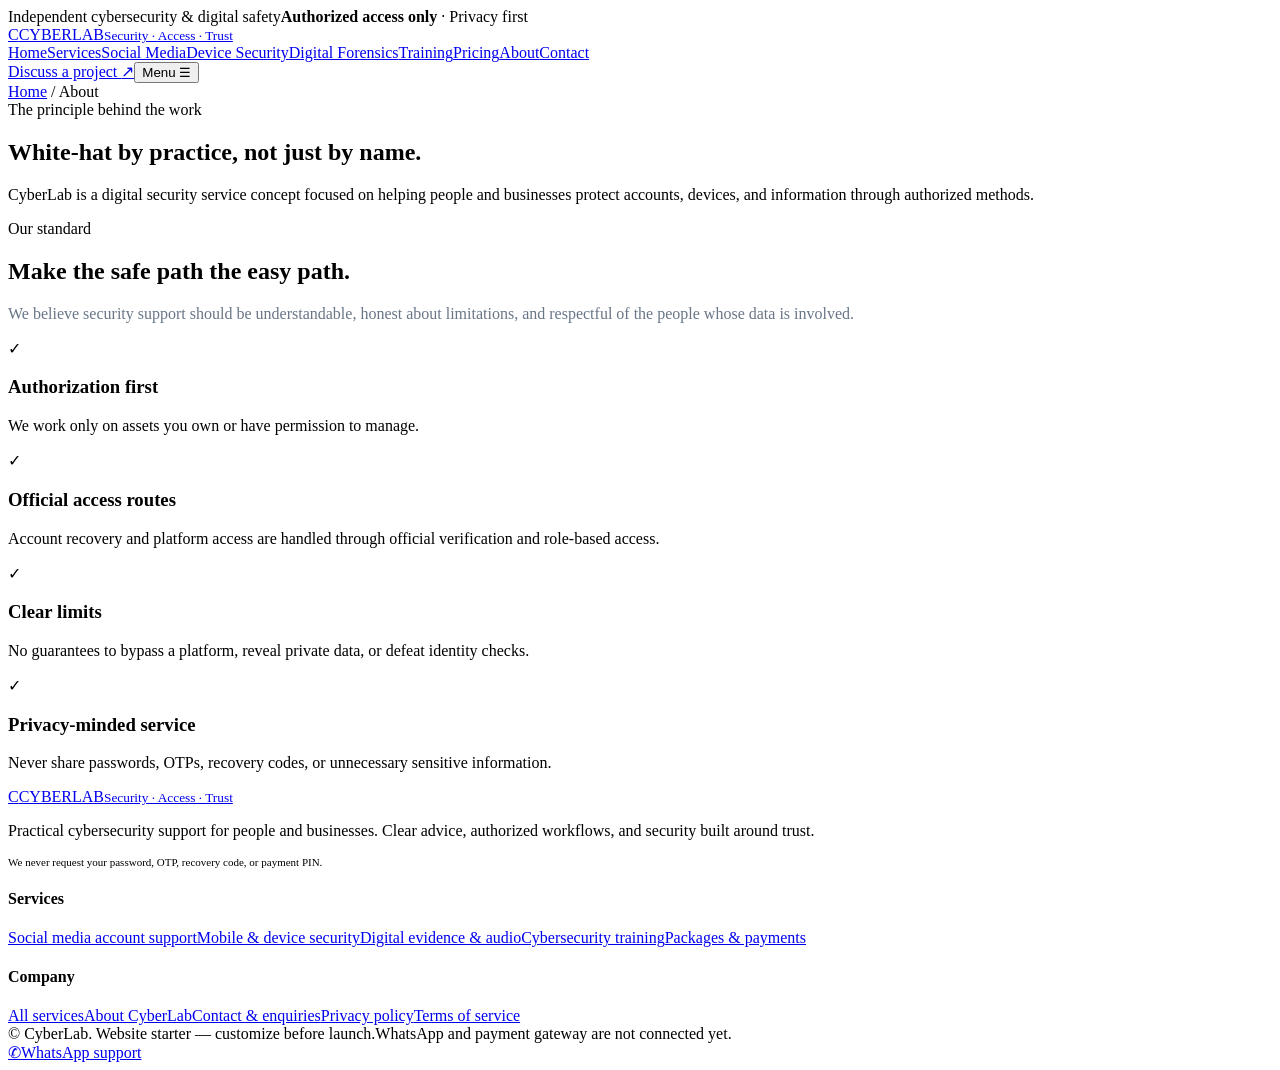
==== about.html @ 77303472 "Add files via upload" ====
<!doctype html><html lang="en"><head><meta charset="utf-8"><meta name="viewport" content="width=device-width, initial-scale=1"><meta name="theme-color" content="#101a28"><meta name="description" content="Cybersecurity, account recovery guidance, device privacy and authorized digital safety services."><title>About CyberLab — Our Approach</title><link rel="stylesheet" href="assets/style.css"></head><body>
<div class="topline"><div class="wrap"><span>Independent cybersecurity & digital safety</span><span><strong>Authorized access only</strong> · Privacy first</span></div></div>
<header class="header"><div class="wrap nav">
<a class="brand" href="index.html"><span class="brandmark">C</span><span class="brandname">CYBERLAB<small>Security · Access · Trust</small></span></a>
<nav class="navlinks"><a class="" href="index.html">Home</a><a class="" href="services.html">Services</a><a class="" href="social-media.html">Social Media</a><a class="" href="mobile-security.html">Device Security</a><a class="" href="digital-forensics.html">Digital Forensics</a><a class="" href="training.html">Training</a><a class="" href="pricing.html">Pricing</a><a class="active" href="about.html">About</a><a class="" href="contact.html">Contact</a></nav><div class="navright"><a class="btn btn-dark" href="contact.html">Discuss a project <span class="arrow">↗</span></a><button class="menu-btn" type="button" aria-label="Open navigation">Menu ☰</button></div>
</div></header><main>
<section class="pagehero"><div class="wrap"><div class="crumb"><a href="index.html">Home</a> / About</div><div class="kicker">The principle behind the work</div><h1>White-hat by practice, not just by name.</h1><p class="lead">CyberLab is a digital security service concept focused on helping people and businesses protect accounts, devices, and information through authorized methods.</p></div></section>
<section class="section"><div class="wrap split"><div><div class="kicker">Our standard</div><h2>Make the safe path the easy path.</h2><p style="color:#687688">We believe security support should be understandable, honest about limitations, and respectful of the people whose data is involved.</p></div><div class="checklist"><div class="checkrow"><div class="checkmark">✓</div><div><h3>Authorization first</h3><p>We work only on assets you own or have permission to manage.</p></div></div><div class="checkrow"><div class="checkmark">✓</div><div><h3>Official access routes</h3><p>Account recovery and platform access are handled through official verification and role-based access.</p></div></div><div class="checkrow"><div class="checkmark">✓</div><div><h3>Clear limits</h3><p>No guarantees to bypass a platform, reveal private data, or defeat identity checks.</p></div></div><div class="checkrow"><div class="checkmark">✓</div><div><h3>Privacy-minded service</h3><p>Never share passwords, OTPs, recovery codes, or unnecessary sensitive information.</p></div></div></div></div></section>
</main>
<footer class="footer"><div class="wrap"><div class="footgrid">
<div><a class="brand" href="index.html"><span class="brandmark">C</span><span class="brandname">CYBERLAB<small>Security · Access · Trust</small></span></a><p>Practical cybersecurity support for people and businesses. Clear advice, authorized workflows, and security built around trust.</p><p style="font-size:11px">We never request your password, OTP, recovery code, or payment PIN.</p></div>
<div><h4>Services</h4><div class="footlinks"><a href="social-media.html">Social media account support</a><a href="mobile-security.html">Mobile & device security</a><a href="digital-forensics.html">Digital evidence & audio</a><a href="training.html">Cybersecurity training</a><a href="pricing.html">Packages & payments</a></div></div>
<div><h4>Company</h4><div class="footlinks"><a href="services.html">All services</a><a href="about.html">About CyberLab</a><a href="contact.html">Contact & enquiries</a><a href="privacy.html">Privacy policy</a><a href="terms.html">Terms of service</a></div></div>
</div><div class="copyright"><span>© <span data-year></span> CyberLab. Website starter — customize before launch.</span><span>WhatsApp and payment gateway are not connected yet.</span></div></div></footer>
<a class="wa-sticky disabled" data-wa href="#contact"><span class="wa-symbol">✆</span><span class="wa-text">WhatsApp support</span></a>
<script src="assets/app.js"></script></body></html>
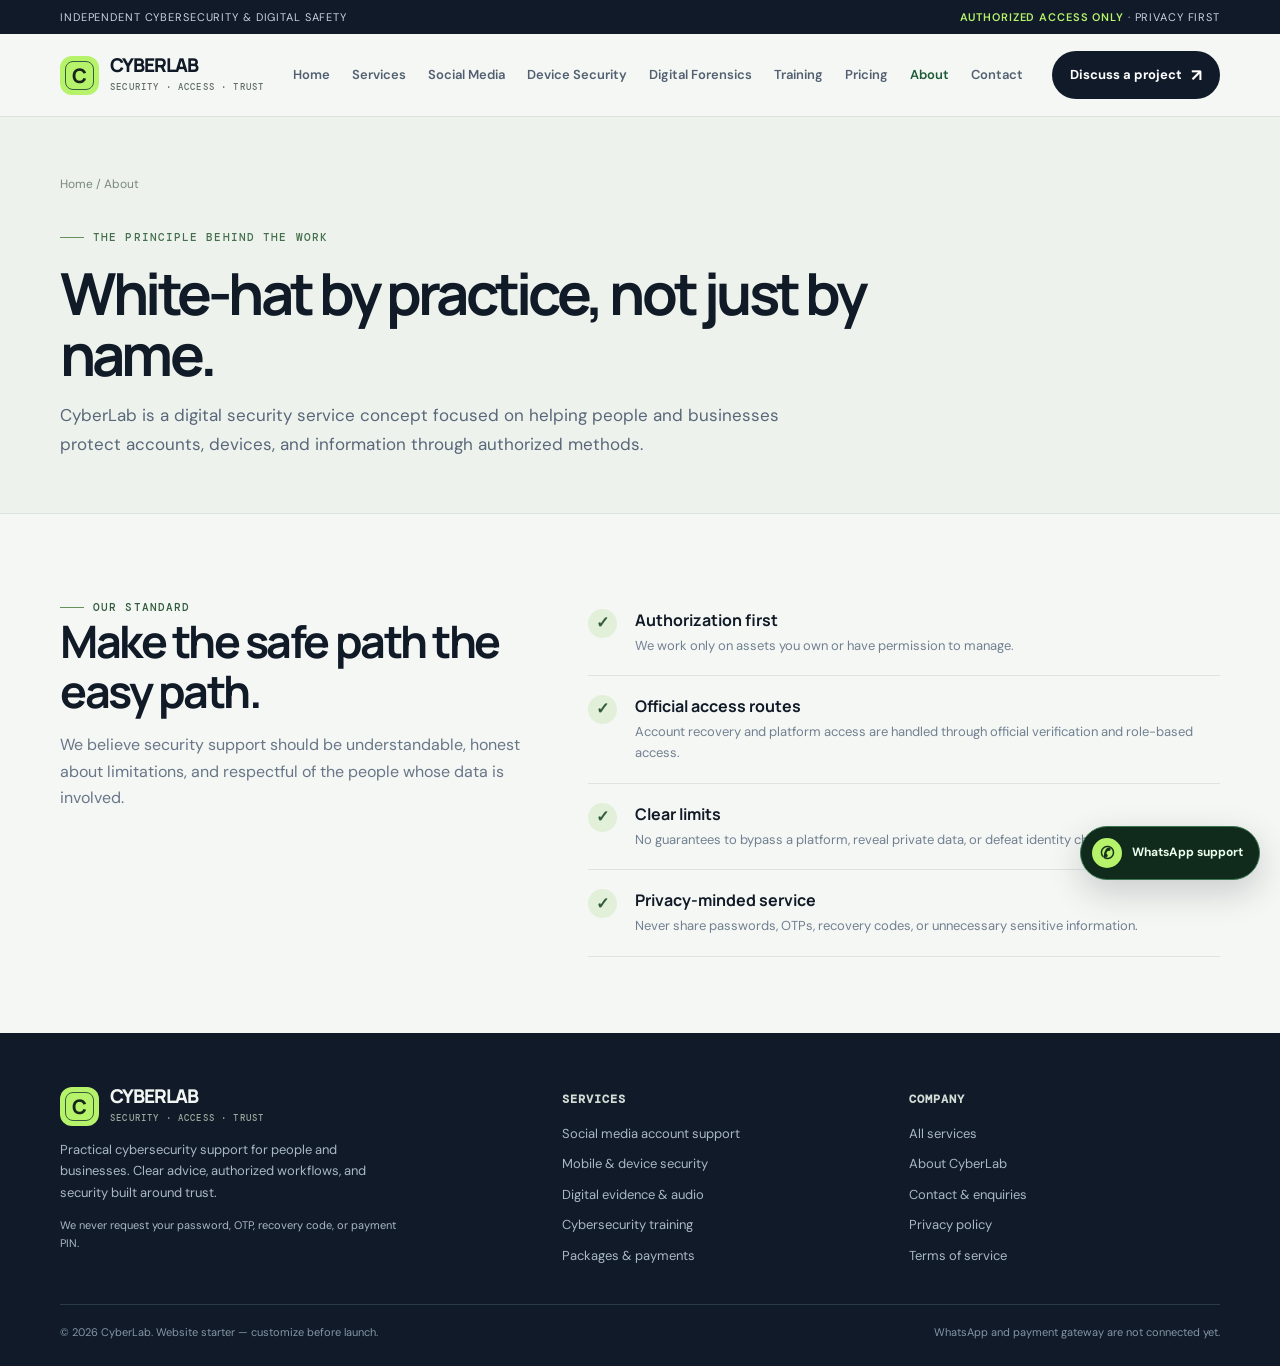
==== commit 2c4215ca: "Add files via upload" ====
--- a/about.html
+++ b/about.html
@@ -1,4 +1,4 @@
-<!doctype html><html lang="en"><head><meta charset="utf-8"><meta name="viewport" content="width=device-width, initial-scale=1"><meta name="theme-color" content="#101a28"><meta name="description" content="Cybersecurity, account recovery guidance, device privacy and authorized digital safety services."><title>About CyberLab — Our Approach</title><link rel="stylesheet" href="assets/style.css"></head><body>
+<!doctype html><html lang="en"><head><meta charset="utf-8"><meta name="viewport" content="width=device-width, initial-scale=1"><meta name="theme-color" content="#101a28"><meta name="description" content="Cybersecurity, account recovery guidance, device privacy and authorized digital safety services."><title>About CyberLab — Our Approach</title><link rel="stylesheet" href="style.css"></head><body>
 <div class="topline"><div class="wrap"><span>Independent cybersecurity & digital safety</span><span><strong>Authorized access only</strong> · Privacy first</span></div></div>
 <header class="header"><div class="wrap nav">
 <a class="brand" href="index.html"><span class="brandmark">C</span><span class="brandname">CYBERLAB<small>Security · Access · Trust</small></span></a>
@@ -13,4 +13,4 @@
 <div><h4>Company</h4><div class="footlinks"><a href="services.html">All services</a><a href="about.html">About CyberLab</a><a href="contact.html">Contact & enquiries</a><a href="privacy.html">Privacy policy</a><a href="terms.html">Terms of service</a></div></div>
 </div><div class="copyright"><span>© <span data-year></span> CyberLab. Website starter — customize before launch.</span><span>WhatsApp and payment gateway are not connected yet.</span></div></div></footer>
 <a class="wa-sticky disabled" data-wa href="#contact"><span class="wa-symbol">✆</span><span class="wa-text">WhatsApp support</span></a>
-<script src="assets/app.js"></script></body></html>+<script src="app.js"></script></body></html>
--- a/style.css
+++ b/style.css
@@ -0,0 +1,22 @@
+
+@import url('https://fonts.googleapis.com/css2?family=DM+Mono:wght@400;500&family=DM+Sans:wght@400;500;600;700&family=Manrope:wght@400;500;600;700;800&display=swap');
+:root{--ink:#111a27;--paper:#f5f7f4;--white:#fff;--muted:#667386;--line:#dce3e0;--green:#b6f36b;--green-deep:#234f32;--blue:#dce9f4;--dark:#101a28;--dark2:#162436;--radius:20px;--max:1160px}
+*{box-sizing:border-box}html{scroll-behavior:smooth}body{margin:0;background:var(--paper);color:var(--ink);font:16px/1.65 'DM Sans',Arial,sans-serif;-webkit-font-smoothing:antialiased}a{color:inherit;text-decoration:none}button,input,textarea,select{font:inherit}button,a{ -webkit-tap-highlight-color:transparent}.wrap{width:min(var(--max),calc(100% - 44px));margin:auto}
+.topline{height:34px;background:var(--dark);color:#c8d4e0;font-size:11px;letter-spacing:.08em;text-transform:uppercase}.topline .wrap{height:100%;display:flex;align-items:center;justify-content:space-between;gap:12px}.topline strong{color:var(--green);font-weight:600}
+.header{background:#f5f7f4ee;backdrop-filter:blur(18px);border-bottom:1px solid #dce3e0;position:sticky;top:0;z-index:50}.nav{min-height:82px;display:flex;align-items:center;justify-content:space-between;gap:20px}.brand{display:flex;align-items:center;gap:11px;white-space:nowrap}.brandmark{width:39px;height:39px;display:grid;place-items:center;background:var(--green);color:#17251a;border-radius:12px;font-weight:900;font-family:Manrope;font-size:20px;position:relative}.brandmark:after{content:"";position:absolute;inset:5px;border:1px solid #355f39;border-radius:8px}.brandname{font:800 19px/1 Manrope;letter-spacing:-.05em}.brandname small{display:block;font:500 9px/1.6 'DM Mono';letter-spacing:.13em;color:#617064;text-transform:uppercase;margin-top:5px}.navlinks{display:flex;align-items:center;gap:22px;font-size:13px;font-weight:600;color:#526071}.navlinks a:hover,.navlinks a.active{color:#1d5b37}.navright{display:flex;align-items:center;gap:10px}.menu-btn{display:none;background:transparent;border:1px solid var(--line);padding:9px 12px;border-radius:10px}.btn{display:inline-flex;align-items:center;justify-content:center;gap:9px;padding:12px 17px;border-radius:999px;border:1px solid transparent;font-size:13px;font-weight:700;cursor:pointer;transition:transform .2s,background .2s,border .2s}.btn:hover{transform:translateY(-2px)}.btn-dark{background:var(--dark);color:#fff}.btn-dark:hover{background:#253b52}.btn-lime{background:var(--green);color:#1b2a1d}.btn-outline{border-color:#cbd5d2;background:transparent}.btn-outline:hover{border-color:#64766a}.btn-white{background:#fff;color:var(--ink)}.arrow{font-size:17px;line-height:0}
+.hero{padding:75px 0 58px;overflow:hidden}.hero-grid{display:grid;grid-template-columns:1.03fr .97fr;gap:56px;align-items:center}.kicker{display:inline-flex;align-items:center;gap:9px;color:#315a3b;font:500 11px 'DM Mono';letter-spacing:.1em;text-transform:uppercase}.kicker:before{content:"";height:1px;width:24px;background:#67915b}.hero h1,.pagehero h1{font:700 clamp(42px,5.2vw,70px)/1.04 Manrope;letter-spacing:-.065em;margin:20px 0 22px;max-width:700px}.hero h1 em,.pagehero h1 em{font-style:normal;color:#557d42}.lead{font-size:18px;line-height:1.7;color:#596779;max-width:580px}.hero-actions{display:flex;gap:11px;flex-wrap:wrap;margin:28px 0 22px}.trustline{display:flex;align-items:center;gap:10px;font-size:12px;color:#6a7785}.trustdot{height:7px;width:7px;border-radius:50%;background:#4e985f;box-shadow:0 0 0 4px #4e985f1d}
+.hero-art{min-height:440px;border-radius:28px;background:var(--dark);padding:25px;position:relative;overflow:hidden;color:#edf5f0;box-shadow:0 26px 70px #14223520}.hero-art:before{content:"";position:absolute;width:380px;height:380px;right:-125px;top:-115px;border-radius:50%;background:radial-gradient(circle,#b6f36b26,transparent 68%)}.hero-art:after{content:"";position:absolute;left:-120px;bottom:-210px;width:350px;height:350px;border-radius:50%;border:1px solid #b6f36b25;box-shadow:0 0 0 35px #b6f36b08,0 0 0 70px #b6f36b06}.art-top{display:flex;justify-content:space-between;align-items:center;position:relative;z-index:1;font:11px 'DM Mono';letter-spacing:.08em;color:#aab8c5;text-transform:uppercase}.live-pill{border:1px solid #345344;color:var(--green);padding:6px 9px;border-radius:999px;font-size:10px}.shield-visual{position:relative;z-index:1;height:190px;display:grid;place-items:center;margin:18px 0 8px}.orbit{width:176px;height:176px;border:1px solid #8fbf704b;border-radius:50%;position:absolute;display:grid;place-items:center}.orbit:before,.orbit:after{content:"";position:absolute;border:1px solid #8fbf702c;border-radius:50%}.orbit:before{inset:17px}.orbit:after{inset:-17px}.shield{width:92px;height:104px;background:linear-gradient(150deg,#c6f889,#74b96b);clip-path:polygon(50% 0,92% 15%,87% 63%,50% 100%,13% 63%,8% 15%);display:grid;place-items:center;color:#14231a;font-size:34px;filter:drop-shadow(0 12px 30px #8de36b30)}.orbit-dot{position:absolute;width:8px;height:8px;background:var(--green);border-radius:50%;box-shadow:0 0 12px var(--green)}.orbit-dot.one{top:18px;right:22px}.orbit-dot.two{bottom:20px;left:12px}.art-bottom{position:relative;z-index:1;display:grid;grid-template-columns:1fr 1fr;gap:10px}.mini-panel{border:1px solid #304152;background:#142235bd;border-radius:14px;padding:15px}.mini-panel span{display:block;color:#8ea0b0;font:10px 'DM Mono';text-transform:uppercase;letter-spacing:.06em}.mini-panel strong{display:block;margin-top:5px;font:600 15px Manrope}.mini-panel small{color:var(--green);font-size:11px}.art-note{font:10px 'DM Mono';color:#7f93a6;margin-top:15px;position:relative;z-index:1}
+.logostrip{padding:20px 0;border-top:1px solid var(--line);border-bottom:1px solid var(--line);background:#edf1ed}.logostrip .wrap{display:flex;align-items:center;justify-content:space-between;gap:18px;flex-wrap:wrap}.logostrip p{font-size:11px;letter-spacing:.1em;text-transform:uppercase;color:#718071;margin:0}.platforms{display:flex;align-items:center;gap:23px;flex-wrap:wrap;color:#6e7c89;font-weight:700;font-size:13px}.platforms span{white-space:nowrap}
+.section{padding:76px 0}.section.dark{background:var(--dark);color:#f2f5f4}.section-head{max-width:690px;margin-bottom:30px}.section-head .kicker{margin-bottom:13px}.section h2,.banner h2{font:700 clamp(30px,3.5vw,46px)/1.12 Manrope;letter-spacing:-.055em;margin:0 0 15px}.section-head p{color:#718091;max-width:630px;margin:0}.section.dark .section-head p{color:#aab8c5}.cards{display:grid;grid-template-columns:repeat(3,1fr);gap:15px}.card{background:#fff;border:1px solid #e0e6e2;border-radius:var(--radius);padding:25px;transition:transform .2s,border .2s,box-shadow .2s}.card:hover{transform:translateY(-4px);border-color:#c5d6c3;box-shadow:0 16px 35px #1c34200a}.card .num{font:11px 'DM Mono';color:#839083;letter-spacing:.06em}.card-icon{width:44px;height:44px;border-radius:14px;background:#eef5e8;color:#3d6e42;display:grid;place-items:center;font-size:21px;margin:16px 0}.card h3{font:700 19px Manrope;letter-spacing:-.03em;margin:0 0 9px}.card p{font-size:14px;color:#697688;margin:0}.card .textlink{display:inline-flex;align-items:center;gap:8px;font-size:12px;font-weight:800;color:#315f3c;margin-top:18px}.section.dark .card{background:#172536;border-color:#2a3b4c;color:#f0f5f2}.section.dark .card p{color:#adbac5}.section.dark .card .num{color:#94a8b6}.section.dark .card-icon{background:#253d31;color:var(--green)}.section.dark .card .textlink{color:var(--green)}
+.split{display:grid;grid-template-columns:.85fr 1.15fr;gap:60px;align-items:start}.checklist{display:grid;gap:0}.checkrow{display:grid;grid-template-columns:34px 1fr;gap:13px;padding:19px 0;border-bottom:1px solid var(--line)}.checkmark{height:29px;width:29px;display:grid;place-items:center;border-radius:50%;background:#e2efd9;color:#315d38;font-weight:800}.checkrow h3{font:700 16px Manrope;margin:0 0 4px}.checkrow p{font-size:13px;color:#718091;margin:0}
+.band{background:var(--green);padding:46px 0}.band .wrap{display:flex;justify-content:space-between;align-items:center;gap:30px}.band h2{font:700 clamp(28px,3.2vw,42px)/1.1 Manrope;letter-spacing:-.05em;margin:0 0 9px}.band p{margin:0;color:#3d5840;font-size:14px}.band .btn{flex-shrink:0}
+.pagehero{padding:58px 0 37px;background:#edf2ed;border-bottom:1px solid var(--line)}.crumb{font-size:12px;color:#7a877e;margin-bottom:25px}.crumb a:hover{color:#315f3c}.pagehero h1{font-size:clamp(38px,4.6vw,58px);max-width:850px;margin:17px 0}.pagehero .lead{max-width:740px;font-size:17px}.pagehero .kicker{color:#456f4b}
+.content-grid{display:grid;grid-template-columns:1fr 300px;gap:28px;align-items:start}.prose{background:#fff;border:1px solid var(--line);border-radius:20px;padding:30px}.prose h2{font:700 24px Manrope;letter-spacing:-.04em;margin:30px 0 9px}.prose h2:first-child{margin-top:0}.prose p,.prose li{color:#637184;font-size:14px}.prose ul{padding-left:20px}.sidebox{background:var(--dark);color:#fff;padding:24px;border-radius:20px;position:sticky;top:105px}.sidebox h3{font:700 20px Manrope;margin:0 0 10px}.sidebox p{font-size:13px;color:#aebdca}.sidebox .btn{width:100%;margin-top:10px}.note{border:1px solid #e4d7aa;background:#fff9e6;color:#6c592b;padding:16px 18px;border-radius:14px;font-size:13px}.tag{display:inline-flex;border:1px solid #d6e1d3;background:#f4f8ef;color:#3c6941;border-radius:999px;padding:5px 9px;font:10px 'DM Mono';letter-spacing:.05em;text-transform:uppercase}
+.prices{display:grid;grid-template-columns:repeat(3,1fr);gap:15px}.price-card{padding:27px;background:#fff;border:1px solid var(--line);border-radius:20px}.price-card.featured{background:var(--dark);color:#fff;border-color:var(--dark)}.price-card h3{font:700 20px Manrope;margin:12px 0}.price{font:800 37px Manrope;letter-spacing:-.06em}.price small{font:500 12px 'DM Sans';color:#8a978d;letter-spacing:0}.price-card p{color:#718091;font-size:13px}.price-card.featured p{color:#b1beca}.price-card ul{padding-left:19px;color:#687587;font-size:13px;min-height:100px}.price-card.featured ul{color:#b1beca}
+.paygrid{display:grid;grid-template-columns:repeat(3,1fr);gap:12px}.paymethod{background:#fff;border:1px solid var(--line);border-radius:15px;padding:19px}.paymethod b{display:block;font:700 15px Manrope}.paymethod p{font-size:12px;color:#718091;margin:7px 0 12px}
+.formcard{background:#fff;border:1px solid var(--line);border-radius:20px;padding:27px}.form{display:grid;gap:15px}.field{display:grid;gap:7px}.field label{font-size:12px;font-weight:700;color:#4f5f70}.field input,.field textarea,.field select{width:100%;border:1px solid #d7dfdc;background:#fbfcfa;color:var(--ink);padding:13px 14px;border-radius:11px;outline:none}.field input:focus,.field textarea:focus,.field select:focus{border-color:#689c66;box-shadow:0 0 0 3px #b6f36b45}.fine{font-size:11px;color:#7c8a98}.notice{border:1px solid #dce5d7;background:#f0f6e9;color:#466648;padding:14px 16px;border-radius:12px;font-size:12px}.faq{border-bottom:1px solid var(--line);padding:18px 0}.faq summary{cursor:pointer;font-weight:700;font-size:14px}.faq p{color:#718091;font-size:13px}
+.footer{background:var(--dark);color:#f0f5f1;padding:54px 0 25px}.footgrid{display:grid;grid-template-columns:1.5fr 1fr 1fr;gap:36px}.footer .brandname small{color:#9aa99d}.footer .brandmark{background:var(--green)}.footer p{font-size:13px;color:#aab8c4;max-width:340px}.footer h4{font:700 12px 'DM Mono';letter-spacing:.08em;text-transform:uppercase;color:#d2ddd6;margin:4px 0 16px}.footlinks{display:grid;gap:9px;color:#aab8c4;font-size:13px}.footlinks a:hover{color:var(--green)}.copyright{border-top:1px solid #2b3a49;margin-top:38px;padding-top:18px;display:flex;justify-content:space-between;gap:15px;flex-wrap:wrap;font-size:11px;color:#8496a6}
+.wa-sticky{position:fixed;right:20px;bottom:20px;z-index:90;display:flex;align-items:center;gap:10px;padding:11px 16px 11px 11px;border-radius:999px;background:#102a1c;color:#e9ffec;border:1px solid #3b7650;box-shadow:0 12px 35px #0b171f30;font-weight:700;font-size:12px}.wa-symbol{width:30px;height:30px;border-radius:50%;display:grid;place-items:center;background:#b6f36b;color:#16321d;font-size:17px}.wa-sticky.disabled{cursor:pointer}.wa-sticky.disabled:hover{transform:translateY(-2px)}.mobile-label{display:none}
+@media(max-width:980px){.navlinks{gap:12px;font-size:12px}.navright .btn{display:none}.hero-grid{gap:30px}.hero-art{min-height:410px}.split{gap:30px}.content-grid{grid-template-columns:1fr 260px}}
+@media(max-width:800px){.navlinks{display:none;position:absolute;top:116px;left:22px;right:22px;background:#fff;border:1px solid var(--line);border-radius:16px;padding:19px;box-shadow:0 18px 35px #17253614;flex-direction:column;align-items:flex-start;gap:15px}.navlinks.open{display:flex}.menu-btn{display:block}.hero-grid,.split,.content-grid{grid-template-columns:1fr}.hero{padding:48px 0}.hero-art{min-height:390px}.cards{grid-template-columns:repeat(2,1fr)}.sidebox{position:static}.prices,.paygrid{grid-template-columns:1fr 1fr}.band .wrap{align-items:flex-start;flex-direction:column}.pagehero{padding:42px 0 30px}}
+@media(max-width:560px){.wrap{width:min(var(--max),calc(100% - 32px))}.topline .wrap{font-size:9px}.nav{min-height:72px}.navlinks{top:105px;left:16px;right:16px}.hero h1{font-size:43px}.lead{font-size:16px}.hero-art{padding:18px;min-height:375px}.cards,.prices,.paygrid,.footgrid{grid-template-columns:1fr}.section{padding:54px 0}.card{padding:22px}.logostrip .wrap{align-items:flex-start;flex-direction:column}.platforms{gap:14px}.band{padding:34px 0}.prose,.formcard{padding:22px}.wa-sticky{right:12px;bottom:12px;padding:9px}.wa-sticky .wa-text{display:none}.wa-sticky .wa-symbol{width:34px;height:34px}.copyright{display:block}.copyright span{display:block;margin-top:6px}}
